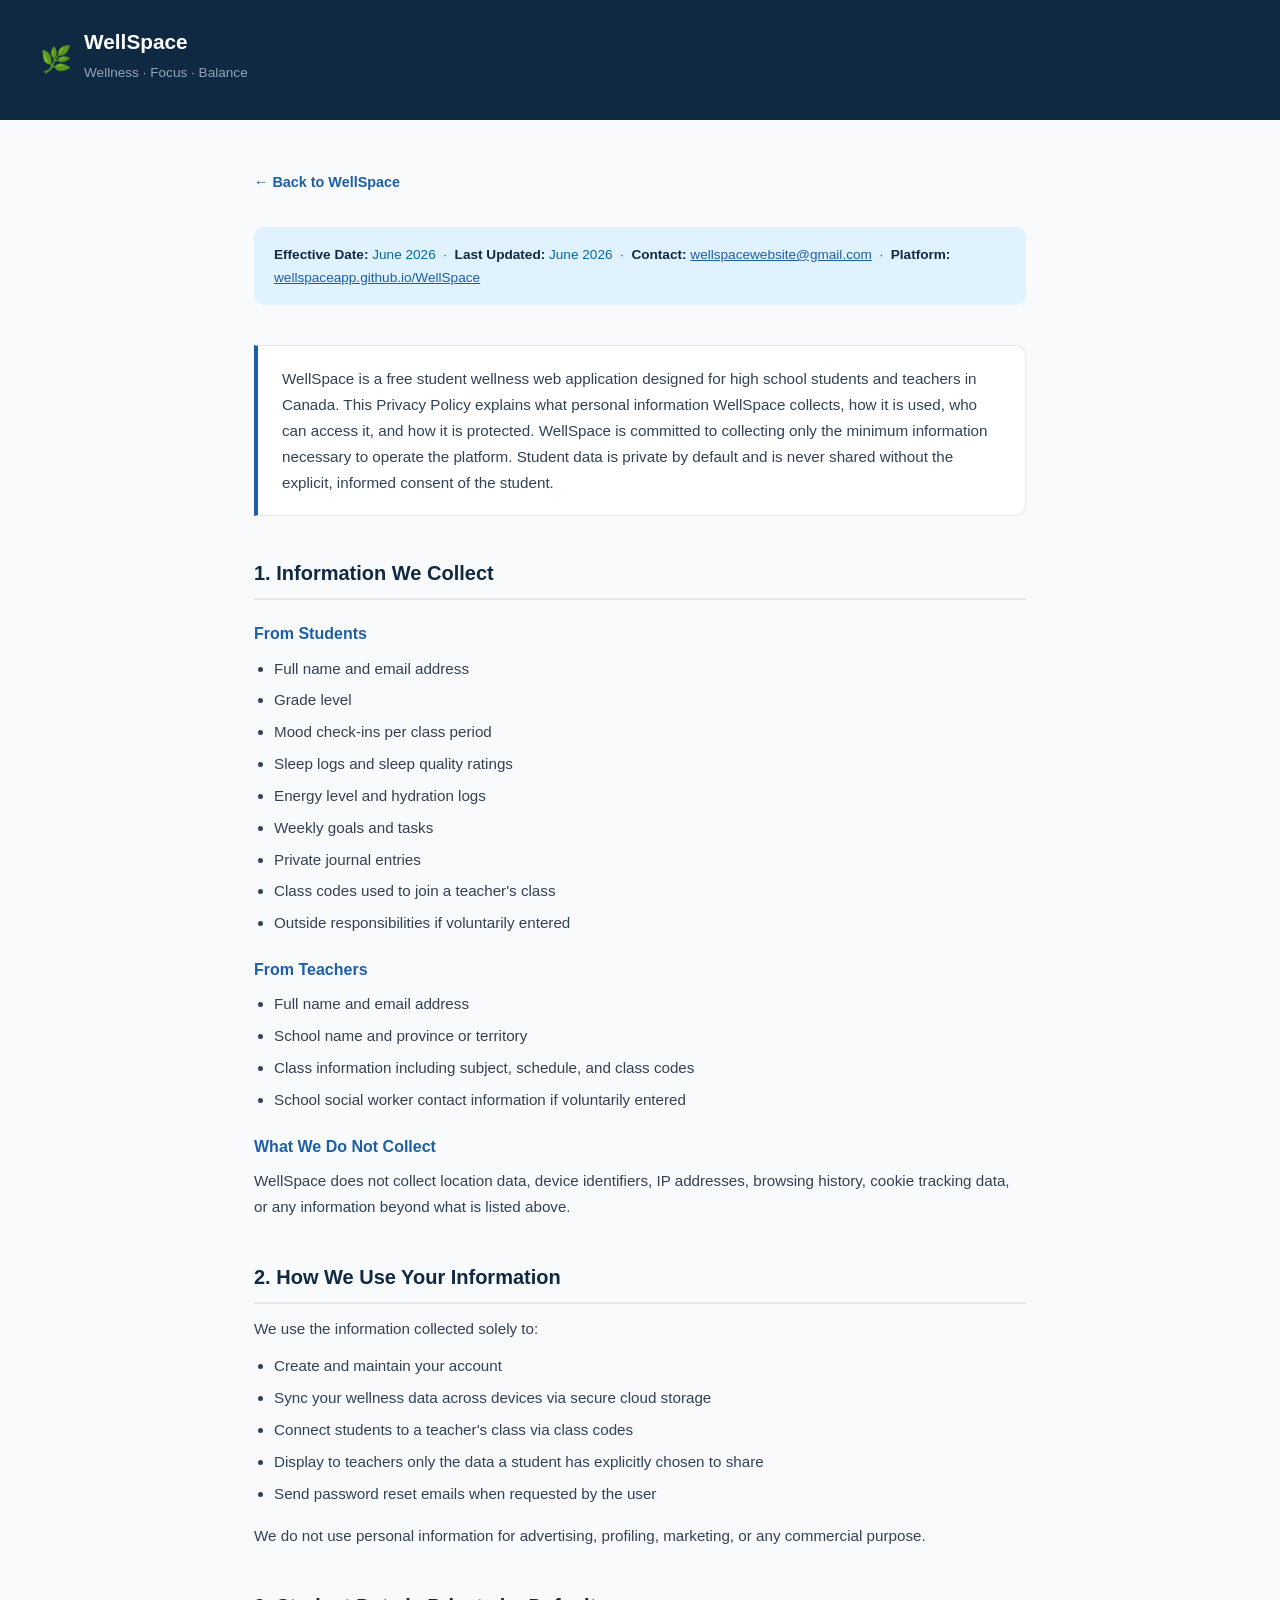
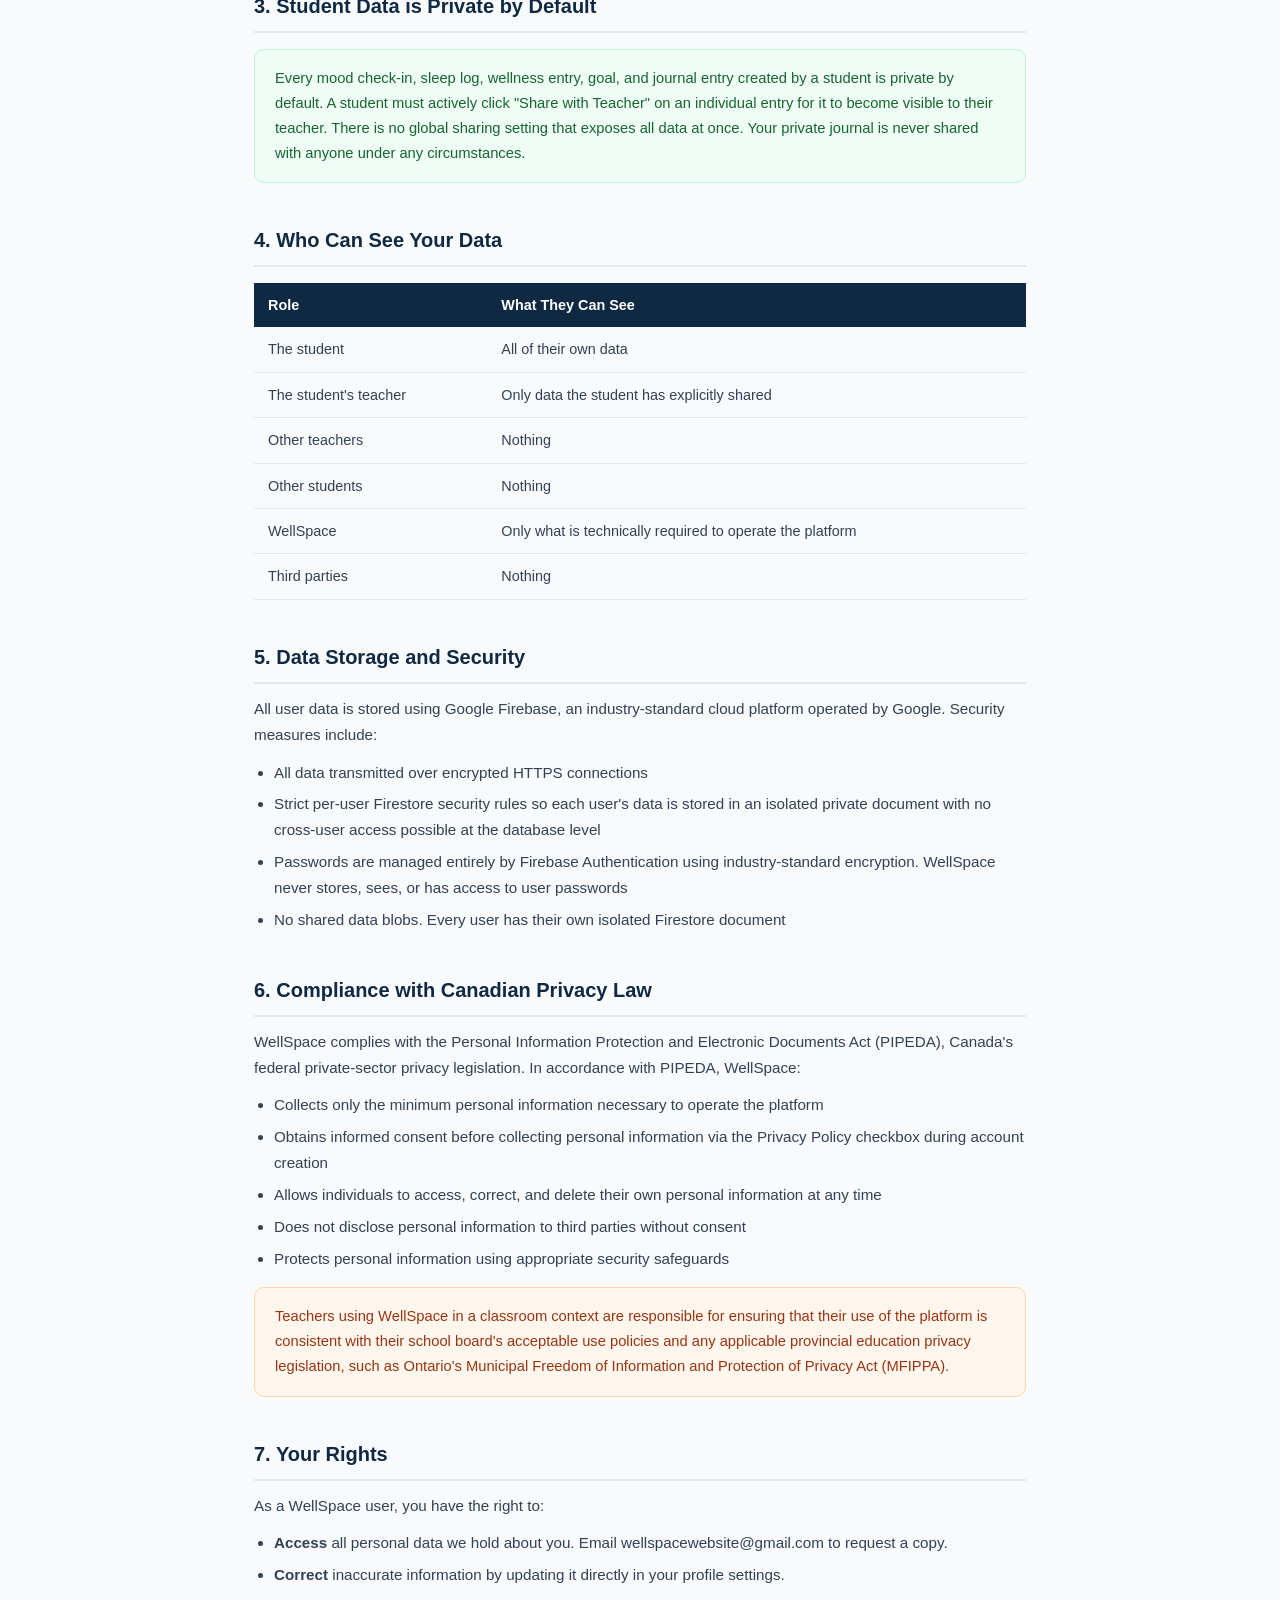
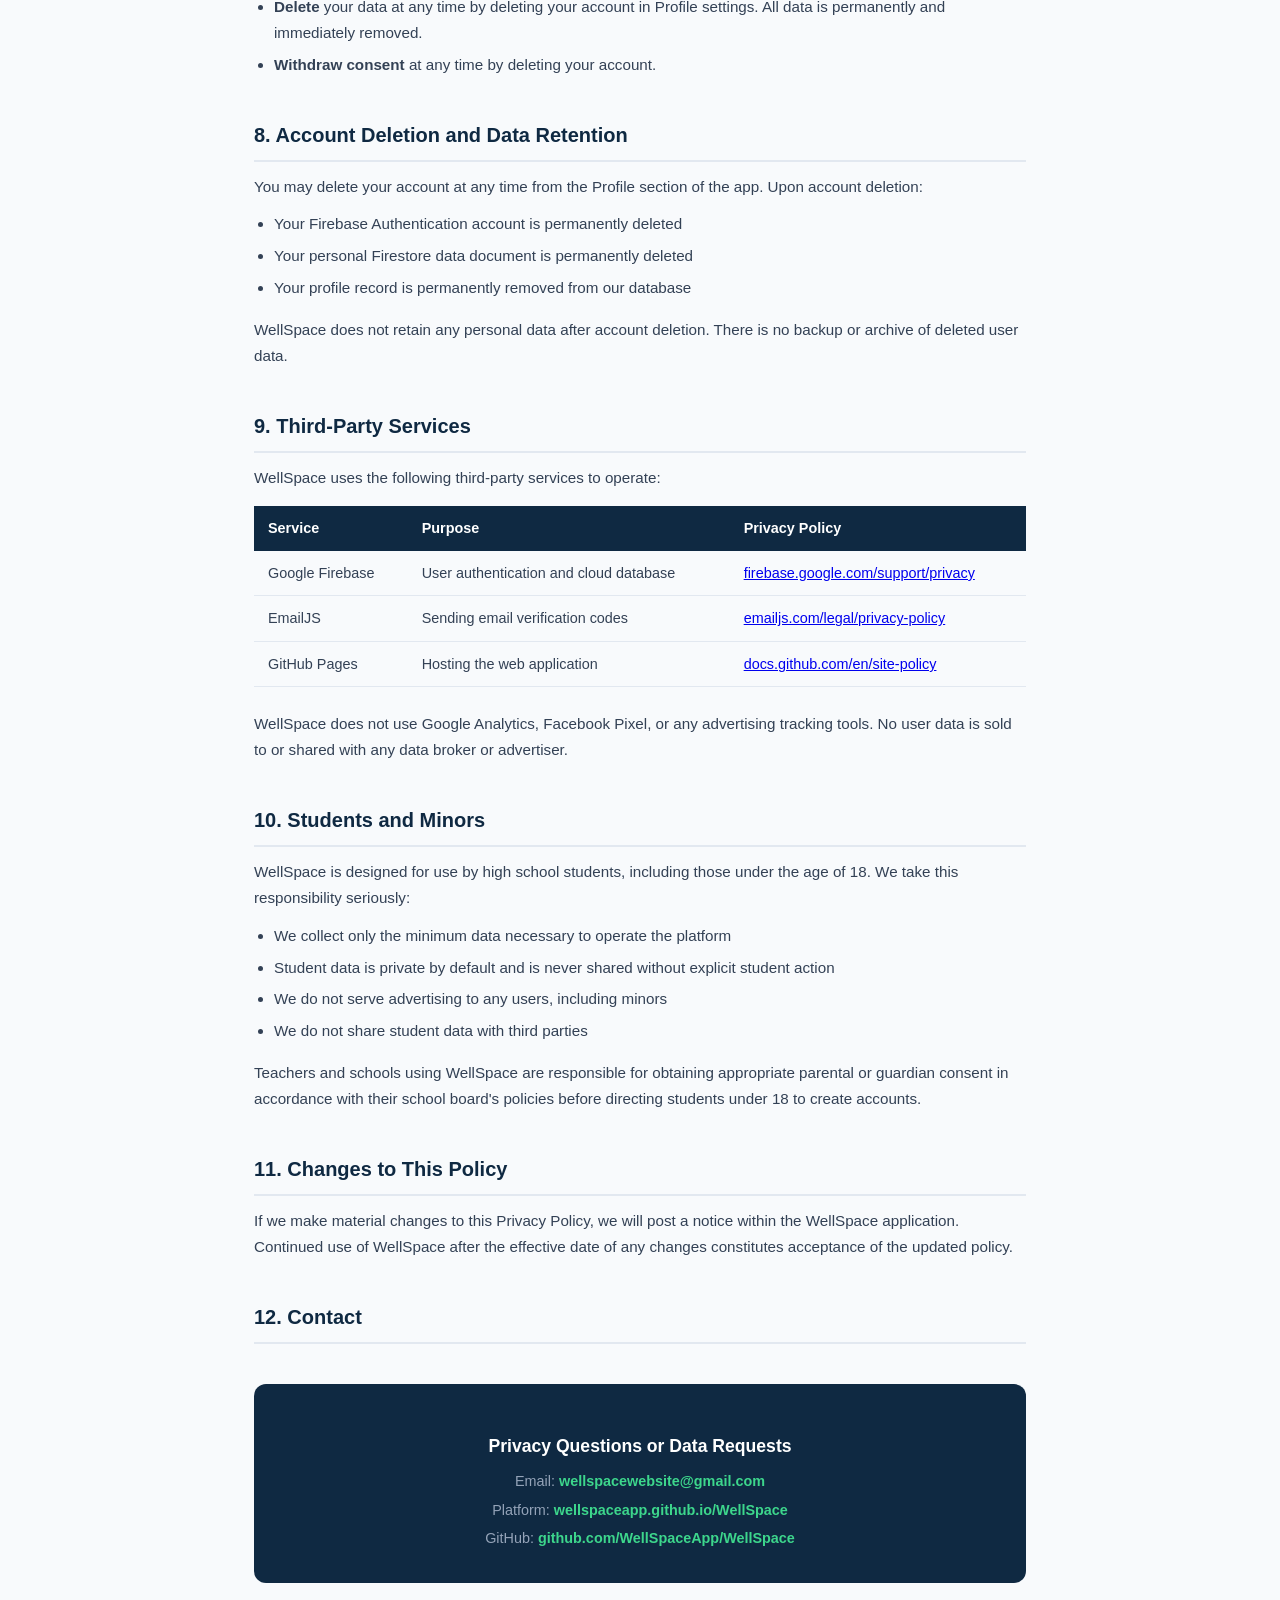
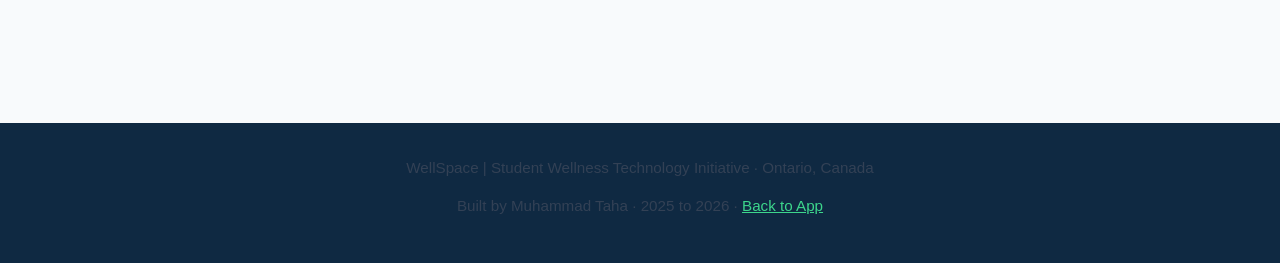
==== privacy.html @ 5fd9cb3f "Create privacy.html" ====
<!DOCTYPE html>
<html lang="en">
<head>
  <meta charset="UTF-8"/>
  <meta name="viewport" content="width=device-width, initial-scale=1.0"/>
  <title>Privacy Policy | WellSpace</title>
  <style>
    * { margin: 0; padding: 0; box-sizing: border-box; }
    body {
      font-family: -apple-system, BlinkMacSystemFont, 'Segoe UI', sans-serif;
      background: #f8fafc;
      color: #1e293b;
      line-height: 1.7;
    }
    header {
      background: #0f2942;
      padding: 24px 40px;
      display: flex;
      align-items: center;
      gap: 12px;
    }
    header span { font-size: 1.6rem; }
    header h1 { color: #ffffff; font-size: 1.3rem; font-weight: 700; }
    header p { color: #94a3b8; font-size: .85rem; margin-top: 2px; }
    .container {
      max-width: 820px;
      margin: 0 auto;
      padding: 48px 24px 80px;
    }
    .meta {
      background: #e0f2fe;
      border-radius: 10px;
      padding: 16px 20px;
      margin-bottom: 40px;
      font-size: .85rem;
      color: #0369a1;
    }
    .meta strong { color: #0f2942; }
    .meta a { color: #1d5fa6; }
    .overview {
      background: #ffffff;
      border: 1px solid #e2e8f0;
      border-left: 4px solid #1d5fa6;
      border-radius: 0 10px 10px 0;
      padding: 20px 24px;
      margin-bottom: 40px;
      font-size: .95rem;
      color: #334155;
    }
    h2 {
      font-size: 1.25rem;
      color: #0f2942;
      margin: 40px 0 12px;
      padding-bottom: 8px;
      border-bottom: 2px solid #e2e8f0;
    }
    h3 {
      font-size: 1rem;
      color: #1d5fa6;
      margin: 20px 0 8px;
    }
    p { margin-bottom: 12px; font-size: .95rem; color: #334155; }
    ul { margin: 8px 0 16px 20px; }
    li { margin-bottom: 6px; font-size: .95rem; color: #334155; }
    table {
      width: 100%;
      border-collapse: collapse;
      margin: 16px 0 24px;
      font-size: .9rem;
    }
    th {
      background: #0f2942;
      color: #ffffff;
      padding: 10px 14px;
      text-align: left;
      font-weight: 600;
    }
    td {
      padding: 10px 14px;
      border-bottom: 1px solid #e2e8f0;
      color: #334155;
    }
    tr:nth-child(even) td { background: #f8fafc; }
    .highlight {
      background: #f0fdf4;
      border: 1px solid #bbf7d0;
      border-radius: 10px;
      padding: 16px 20px;
      margin: 16px 0;
    }
    .highlight p { margin: 0; color: #166534; font-size: .92rem; }
    .warning {
      background: #fff7ed;
      border: 1px solid #fed7aa;
      border-radius: 10px;
      padding: 16px 20px;
      margin: 16px 0;
    }
    .warning p { margin: 0; color: #9a3412; font-size: .92rem; }
    .contact-box {
      background: #0f2942;
      border-radius: 12px;
      padding: 28px 32px;
      margin-top: 40px;
      text-align: center;
    }
    .contact-box h3 { color: #ffffff; font-size: 1.1rem; margin-bottom: 8px; }
    .contact-box p { color: #94a3b8; font-size: .9rem; margin-bottom: 4px; }
    .contact-box a { color: #3dd68c; text-decoration: none; font-weight: 600; }
    footer {
      text-align: center;
      padding: 32px 24px;
      background: #0f2942;
      color: #ffffff;
      font-size: .82rem;
      margin-top: 60px;
    }
    footer a { color: #3dd68c; }
    .back-btn {
      display: inline-block;
      margin-bottom: 32px;
      color: #1d5fa6;
      font-size: .9rem;
      text-decoration: none;
      font-weight: 600;
    }
    .back-btn:hover { text-decoration: underline; }
    @media (max-width: 600px) {
      header { padding: 20px; }
      .container { padding: 32px 16px 60px; }
      th, td { padding: 8px 10px; }
    }
  </style>
</head>
<body>

<header>
  <span>🌿</span>
  <div>
    <h1>WellSpace</h1>
    <p>Wellness · Focus · Balance</p>
  </div>
</header>

<div class="container">

  <a class="back-btn" href="./index.html">← Back to WellSpace</a>

  <div class="meta">
    <strong>Effective Date:</strong> June 2026 &nbsp;·&nbsp;
    <strong>Last Updated:</strong> June 2026 &nbsp;·&nbsp;
    <strong>Contact:</strong> <a href="mailto:wellspacewebsite@gmail.com">wellspacewebsite@gmail.com</a> &nbsp;·&nbsp;
    <strong>Platform:</strong> <a href="https://wellspaceapp.github.io/WellSpace" target="_blank">wellspaceapp.github.io/WellSpace</a>
  </div>

  <div class="overview">
    WellSpace is a free student wellness web application designed for high school students and teachers in Canada. This Privacy Policy explains what personal information WellSpace collects, how it is used, who can access it, and how it is protected. WellSpace is committed to collecting only the minimum information necessary to operate the platform. Student data is private by default and is never shared without the explicit, informed consent of the student.
  </div>

  <h2>1. Information We Collect</h2>

  <h3>From Students</h3>
  <ul>
    <li>Full name and email address</li>
    <li>Grade level</li>
    <li>Mood check-ins per class period</li>
    <li>Sleep logs and sleep quality ratings</li>
    <li>Energy level and hydration logs</li>
    <li>Weekly goals and tasks</li>
    <li>Private journal entries</li>
    <li>Class codes used to join a teacher's class</li>
    <li>Outside responsibilities if voluntarily entered</li>
  </ul>

  <h3>From Teachers</h3>
  <ul>
    <li>Full name and email address</li>
    <li>School name and province or territory</li>
    <li>Class information including subject, schedule, and class codes</li>
    <li>School social worker contact information if voluntarily entered</li>
  </ul>

  <h3>What We Do Not Collect</h3>
  <p>WellSpace does not collect location data, device identifiers, IP addresses, browsing history, cookie tracking data, or any information beyond what is listed above.</p>

  <h2>2. How We Use Your Information</h2>
  <p>We use the information collected solely to:</p>
  <ul>
    <li>Create and maintain your account</li>
    <li>Sync your wellness data across devices via secure cloud storage</li>
    <li>Connect students to a teacher's class via class codes</li>
    <li>Display to teachers only the data a student has explicitly chosen to share</li>
    <li>Send password reset emails when requested by the user</li>
  </ul>
  <p>We do not use personal information for advertising, profiling, marketing, or any commercial purpose.</p>

  <h2>3. Student Data is Private by Default</h2>

  <div class="highlight">
    <p>Every mood check-in, sleep log, wellness entry, goal, and journal entry created by a student is private by default. A student must actively click "Share with Teacher" on an individual entry for it to become visible to their teacher. There is no global sharing setting that exposes all data at once. Your private journal is never shared with anyone under any circumstances.</p>
  </div>

  <h2>4. Who Can See Your Data</h2>

  <table>
    <thead>
      <tr><th>Role</th><th>What They Can See</th></tr>
    </thead>
    <tbody>
      <tr><td>The student</td><td>All of their own data</td></tr>
      <tr><td>The student's teacher</td><td>Only data the student has explicitly shared</td></tr>
      <tr><td>Other teachers</td><td>Nothing</td></tr>
      <tr><td>Other students</td><td>Nothing</td></tr>
      <tr><td>WellSpace</td><td>Only what is technically required to operate the platform</td></tr>
      <tr><td>Third parties</td><td>Nothing</td></tr>
    </tbody>
  </table>

  <h2>5. Data Storage and Security</h2>
  <p>All user data is stored using Google Firebase, an industry-standard cloud platform operated by Google. Security measures include:</p>
  <ul>
    <li>All data transmitted over encrypted HTTPS connections</li>
    <li>Strict per-user Firestore security rules so each user's data is stored in an isolated private document with no cross-user access possible at the database level</li>
    <li>Passwords are managed entirely by Firebase Authentication using industry-standard encryption. WellSpace never stores, sees, or has access to user passwords</li>
    <li>No shared data blobs. Every user has their own isolated Firestore document</li>
  </ul>

  <h2>6. Compliance with Canadian Privacy Law</h2>
  <p>WellSpace complies with the Personal Information Protection and Electronic Documents Act (PIPEDA), Canada's federal private-sector privacy legislation. In accordance with PIPEDA, WellSpace:</p>
  <ul>
    <li>Collects only the minimum personal information necessary to operate the platform</li>
    <li>Obtains informed consent before collecting personal information via the Privacy Policy checkbox during account creation</li>
    <li>Allows individuals to access, correct, and delete their own personal information at any time</li>
    <li>Does not disclose personal information to third parties without consent</li>
    <li>Protects personal information using appropriate security safeguards</li>
  </ul>

  <div class="warning">
    <p>Teachers using WellSpace in a classroom context are responsible for ensuring that their use of the platform is consistent with their school board's acceptable use policies and any applicable provincial education privacy legislation, such as Ontario's Municipal Freedom of Information and Protection of Privacy Act (MFIPPA).</p>
  </div>

  <h2>7. Your Rights</h2>
  <p>As a WellSpace user, you have the right to:</p>
  <ul>
    <li><strong>Access</strong> all personal data we hold about you. Email wellspacewebsite@gmail.com to request a copy.</li>
    <li><strong>Correct</strong> inaccurate information by updating it directly in your profile settings.</li>
    <li><strong>Delete</strong> your data at any time by deleting your account in Profile settings. All data is permanently and immediately removed.</li>
    <li><strong>Withdraw consent</strong> at any time by deleting your account.</li>
  </ul>

  <h2>8. Account Deletion and Data Retention</h2>
  <p>You may delete your account at any time from the Profile section of the app. Upon account deletion:</p>
  <ul>
    <li>Your Firebase Authentication account is permanently deleted</li>
    <li>Your personal Firestore data document is permanently deleted</li>
    <li>Your profile record is permanently removed from our database</li>
  </ul>
  <p>WellSpace does not retain any personal data after account deletion. There is no backup or archive of deleted user data.</p>

  <h2>9. Third-Party Services</h2>
  <p>WellSpace uses the following third-party services to operate:</p>

  <table>
    <thead>
      <tr><th>Service</th><th>Purpose</th><th>Privacy Policy</th></tr>
    </thead>
    <tbody>
      <tr><td>Google Firebase</td><td>User authentication and cloud database</td><td><a href="https://firebase.google.com/support/privacy" target="_blank">firebase.google.com/support/privacy</a></td></tr>
      <tr><td>EmailJS</td><td>Sending email verification codes</td><td><a href="https://www.emailjs.com/legal/privacy-policy/" target="_blank">emailjs.com/legal/privacy-policy</a></td></tr>
      <tr><td>GitHub Pages</td><td>Hosting the web application</td><td><a href="https://docs.github.com/en/site-policy/privacy-policies/github-privacy-statement" target="_blank">docs.github.com/en/site-policy</a></td></tr>
    </tbody>
  </table>

  <p>WellSpace does not use Google Analytics, Facebook Pixel, or any advertising tracking tools. No user data is sold to or shared with any data broker or advertiser.</p>

  <h2>10. Students and Minors</h2>
  <p>WellSpace is designed for use by high school students, including those under the age of 18. We take this responsibility seriously:</p>
  <ul>
    <li>We collect only the minimum data necessary to operate the platform</li>
    <li>Student data is private by default and is never shared without explicit student action</li>
    <li>We do not serve advertising to any users, including minors</li>
    <li>We do not share student data with third parties</li>
  </ul>
  <p>Teachers and schools using WellSpace are responsible for obtaining appropriate parental or guardian consent in accordance with their school board's policies before directing students under 18 to create accounts.</p>

  <h2>11. Changes to This Policy</h2>
  <p>If we make material changes to this Privacy Policy, we will post a notice within the WellSpace application. Continued use of WellSpace after the effective date of any changes constitutes acceptance of the updated policy.</p>

  <h2>12. Contact</h2>

  <div class="contact-box">
    <h3>Privacy Questions or Data Requests</h3>
    <p>Email: <a href="mailto:wellspacewebsite@gmail.com">wellspacewebsite@gmail.com</a></p>
    <p>Platform: <a href="https://wellspaceapp.github.io/WellSpace" target="_blank">wellspaceapp.github.io/WellSpace</a></p>
    <p>GitHub: <a href="https://github.com/WellSpaceApp/WellSpace" target="_blank">github.com/WellSpaceApp/WellSpace</a></p>
  </div>

</div>

<footer>
  <p>WellSpace | Student Wellness Technology Initiative · Ontario, Canada</p>
  <p style="margin-top:6px">Built by Muhammad Taha · 2025 to 2026 · <a href="https://wellspaceapp.github.io/WellSpace">Back to App</a></p>
</footer>

</body>
</html>
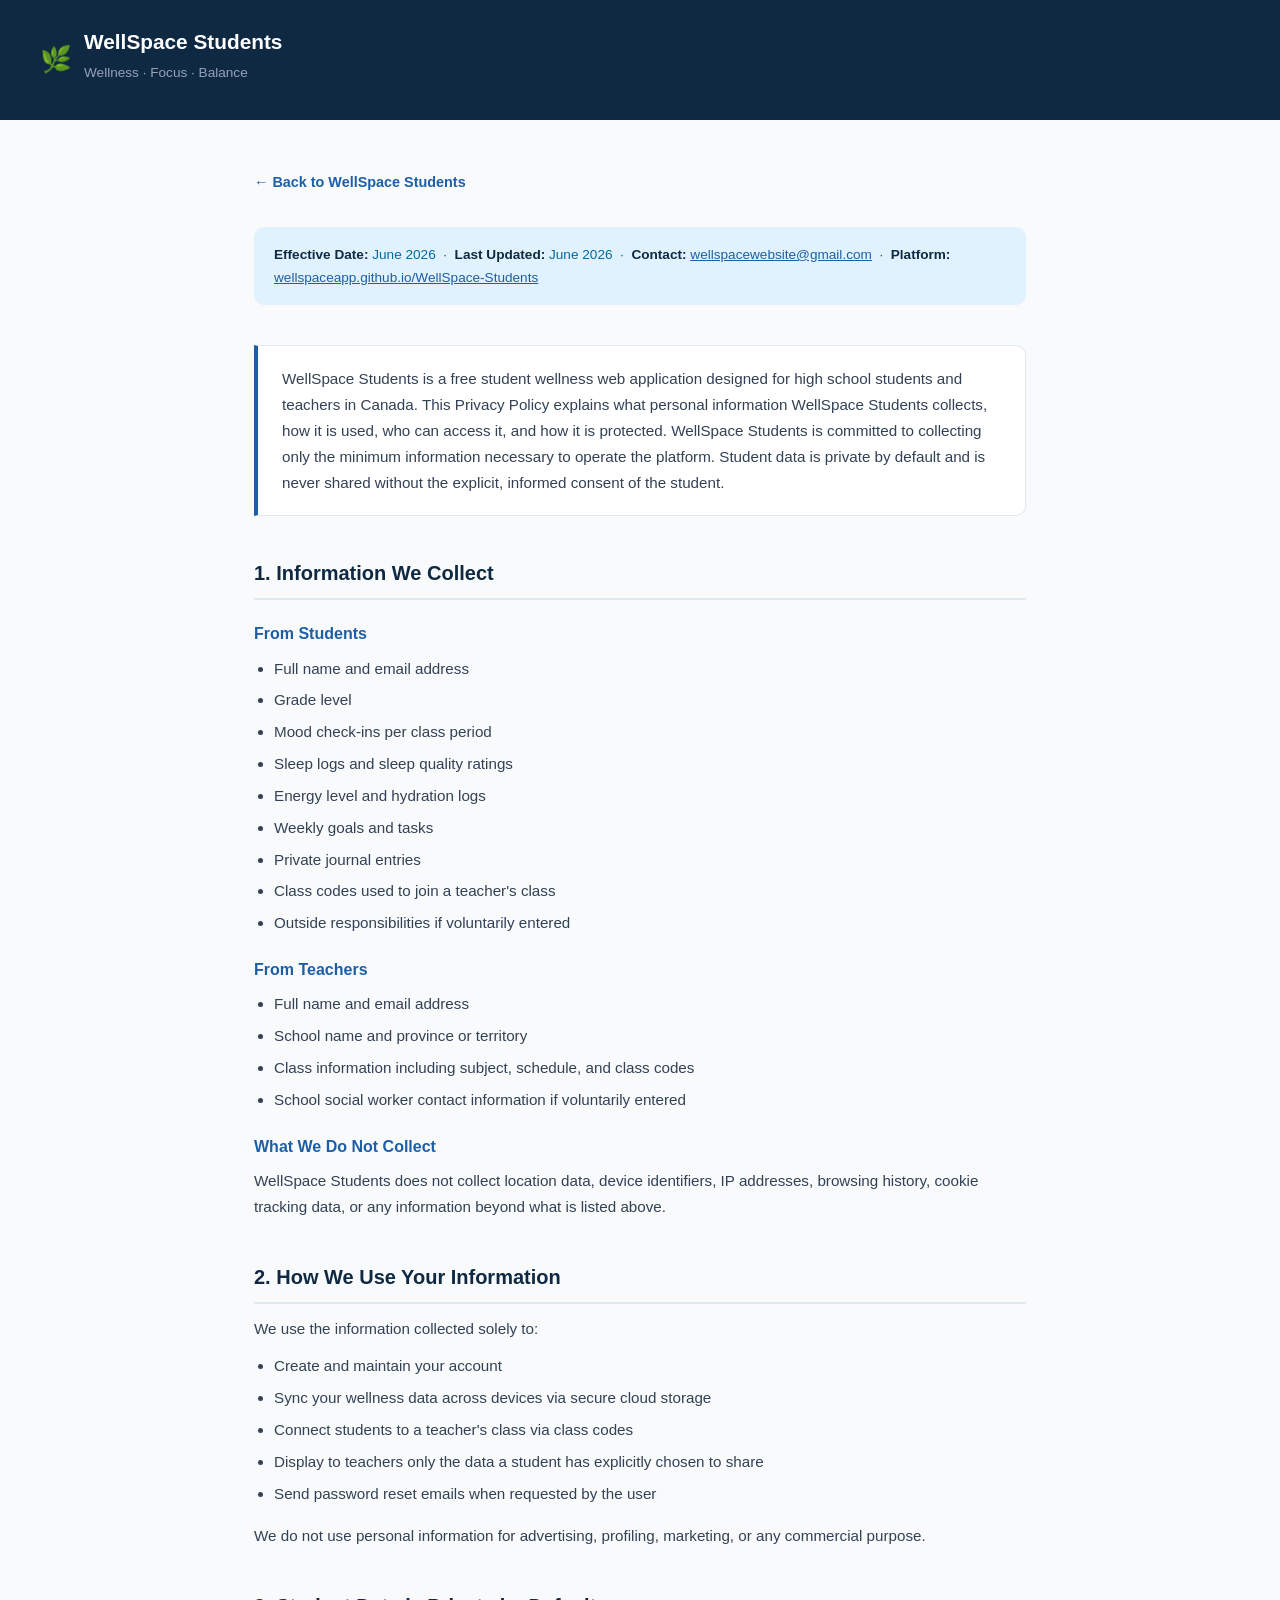
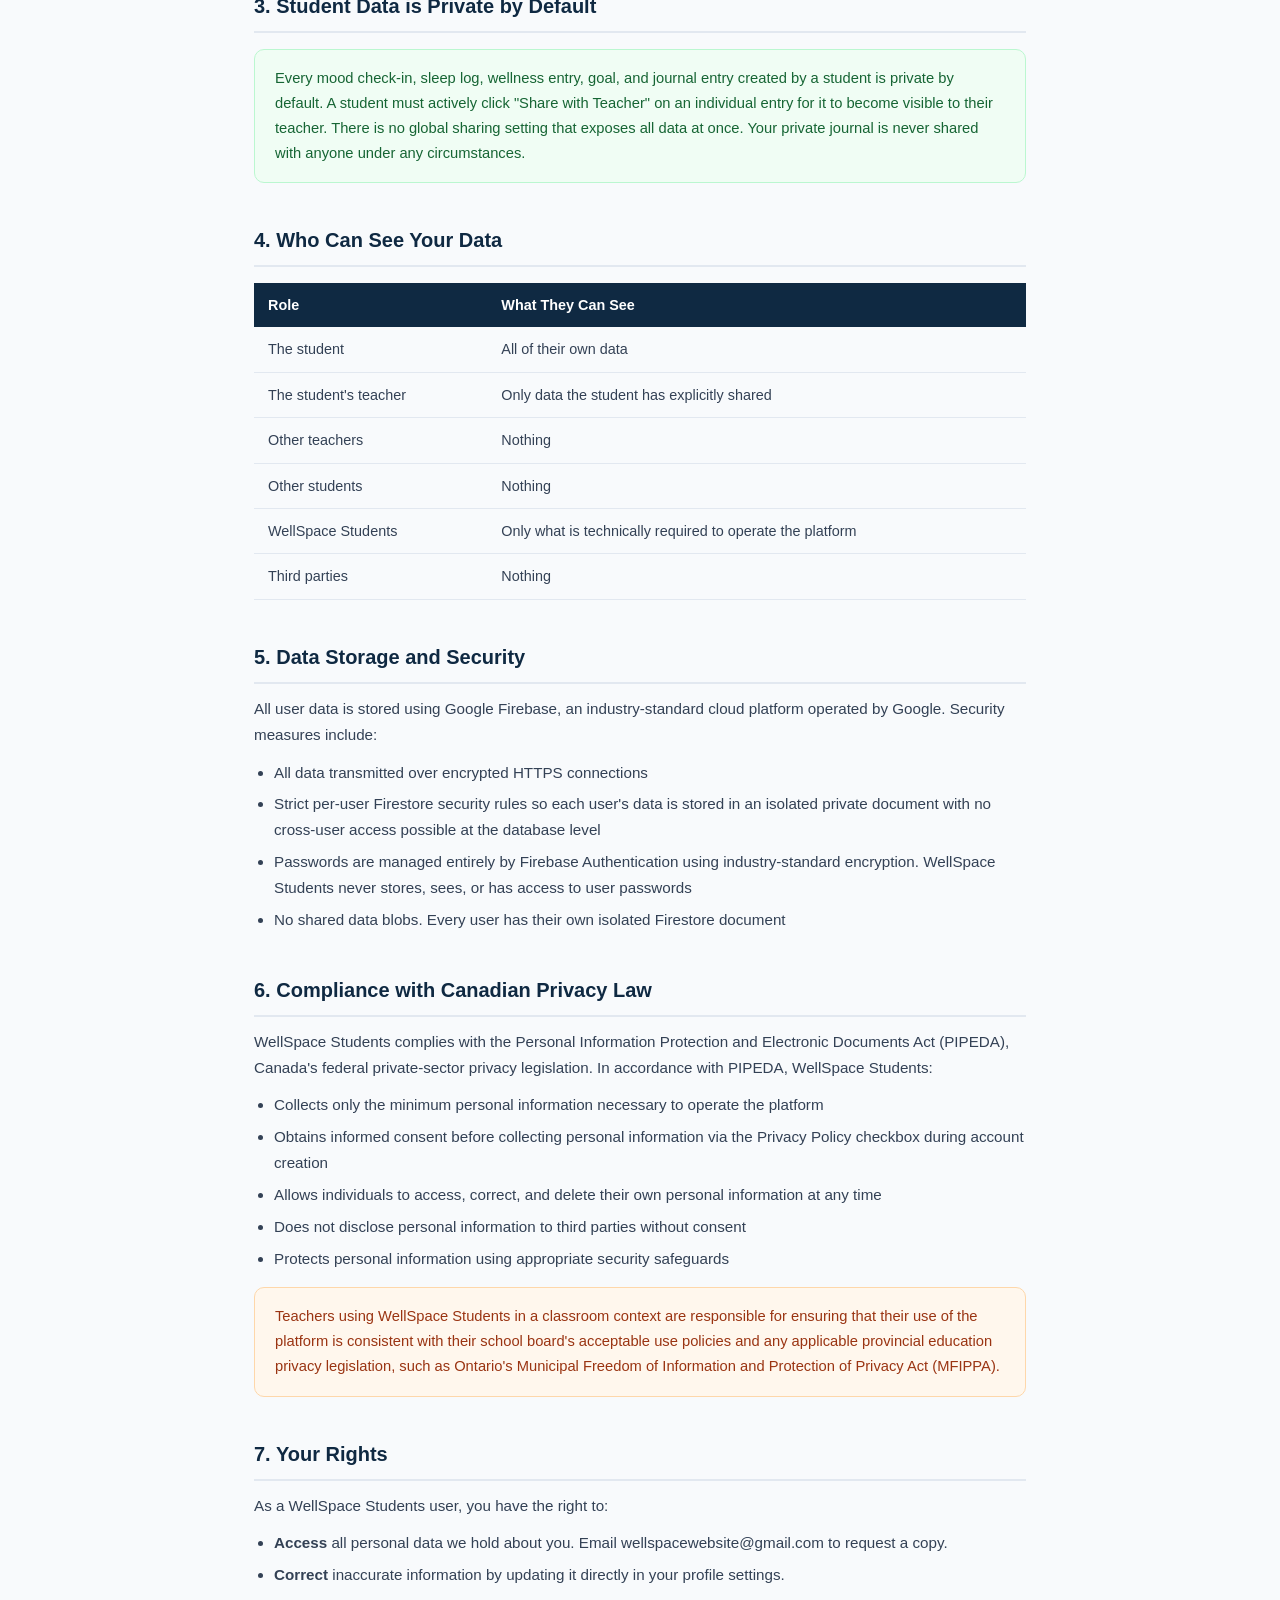
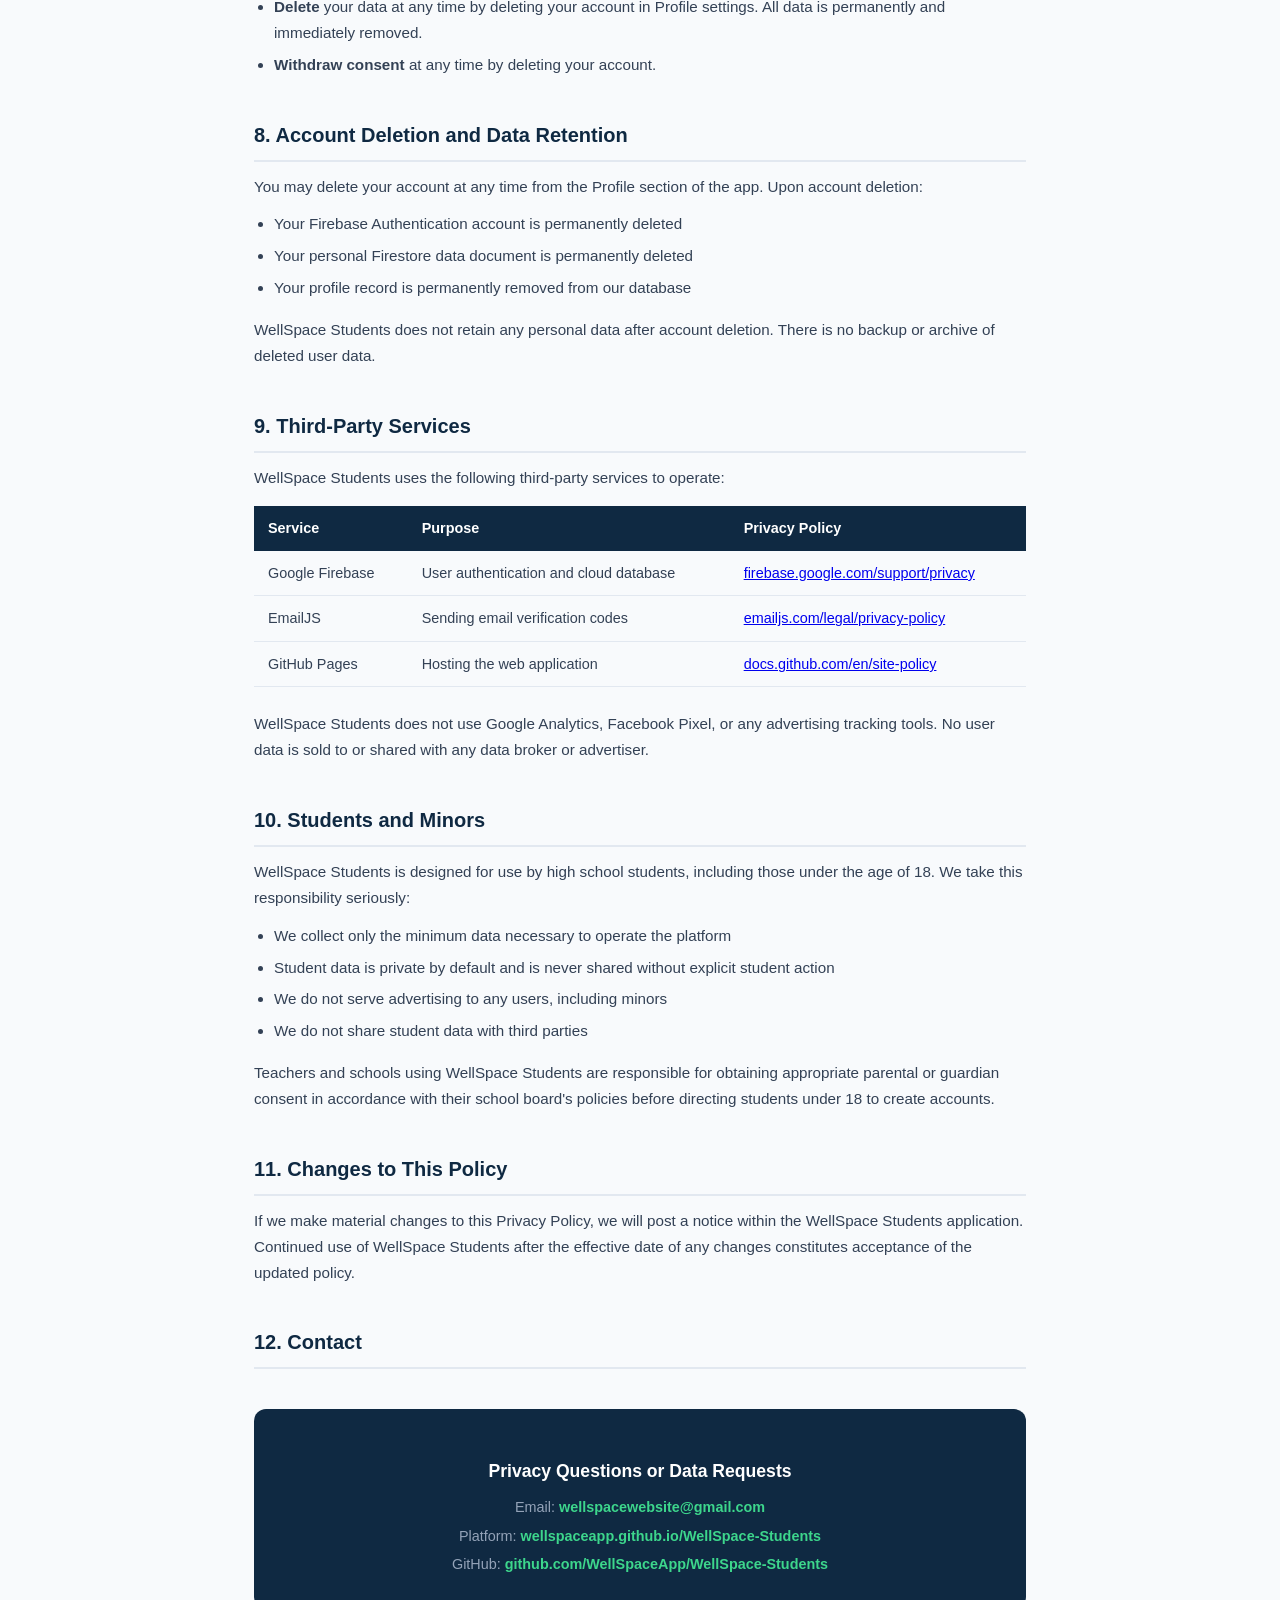
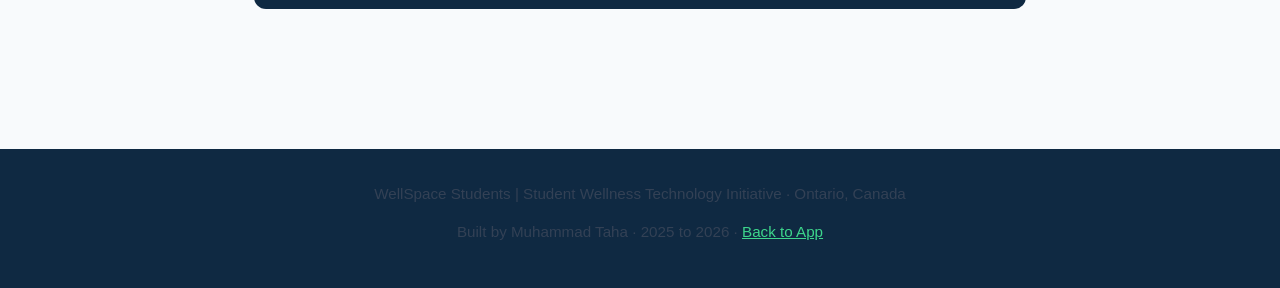
==== commit bb70ca48: "Update Privacy Policy for WellSpace Students" ====
--- a/privacy.html
+++ b/privacy.html
@@ -3,7 +3,7 @@
 <head>
   <meta charset="UTF-8"/>
   <meta name="viewport" content="width=device-width, initial-scale=1.0"/>
-  <title>Privacy Policy | WellSpace</title>
+  <title>Privacy Policy | WellSpace Students</title>
   <style>
     * { margin: 0; padding: 0; box-sizing: border-box; }
     body {
@@ -137,24 +137,24 @@
 <header>
   <span>🌿</span>
   <div>
-    <h1>WellSpace</h1>
+    <h1>WellSpace Students</h1>
     <p>Wellness · Focus · Balance</p>
   </div>
 </header>
 
 <div class="container">
 
-  <a class="back-btn" href="./index.html">← Back to WellSpace</a>
+  <a class="back-btn" href="./index.html">← Back to WellSpace Students</a>
 
   <div class="meta">
     <strong>Effective Date:</strong> June 2026 &nbsp;·&nbsp;
     <strong>Last Updated:</strong> June 2026 &nbsp;·&nbsp;
     <strong>Contact:</strong> <a href="mailto:wellspacewebsite@gmail.com">wellspacewebsite@gmail.com</a> &nbsp;·&nbsp;
-    <strong>Platform:</strong> <a href="https://wellspaceapp.github.io/WellSpace" target="_blank">wellspaceapp.github.io/WellSpace</a>
+    <strong>Platform:</strong> <a href="https://wellspaceapp.github.io/WellSpace-Students" target="_blank">wellspaceapp.github.io/WellSpace-Students</a>
   </div>
 
   <div class="overview">
-    WellSpace is a free student wellness web application designed for high school students and teachers in Canada. This Privacy Policy explains what personal information WellSpace collects, how it is used, who can access it, and how it is protected. WellSpace is committed to collecting only the minimum information necessary to operate the platform. Student data is private by default and is never shared without the explicit, informed consent of the student.
+    WellSpace Students is a free student wellness web application designed for high school students and teachers in Canada. This Privacy Policy explains what personal information WellSpace Students collects, how it is used, who can access it, and how it is protected. WellSpace Students is committed to collecting only the minimum information necessary to operate the platform. Student data is private by default and is never shared without the explicit, informed consent of the student.
   </div>
 
   <h2>1. Information We Collect</h2>
@@ -181,7 +181,7 @@
   </ul>
 
   <h3>What We Do Not Collect</h3>
-  <p>WellSpace does not collect location data, device identifiers, IP addresses, browsing history, cookie tracking data, or any information beyond what is listed above.</p>
+  <p>WellSpace Students does not collect location data, device identifiers, IP addresses, browsing history, cookie tracking data, or any information beyond what is listed above.</p>
 
   <h2>2. How We Use Your Information</h2>
   <p>We use the information collected solely to:</p>
@@ -211,7 +211,7 @@
       <tr><td>The student's teacher</td><td>Only data the student has explicitly shared</td></tr>
       <tr><td>Other teachers</td><td>Nothing</td></tr>
       <tr><td>Other students</td><td>Nothing</td></tr>
-      <tr><td>WellSpace</td><td>Only what is technically required to operate the platform</td></tr>
+      <tr><td>WellSpace Students</td><td>Only what is technically required to operate the platform</td></tr>
       <tr><td>Third parties</td><td>Nothing</td></tr>
     </tbody>
   </table>
@@ -221,12 +221,12 @@
   <ul>
     <li>All data transmitted over encrypted HTTPS connections</li>
     <li>Strict per-user Firestore security rules so each user's data is stored in an isolated private document with no cross-user access possible at the database level</li>
-    <li>Passwords are managed entirely by Firebase Authentication using industry-standard encryption. WellSpace never stores, sees, or has access to user passwords</li>
+    <li>Passwords are managed entirely by Firebase Authentication using industry-standard encryption. WellSpace Students never stores, sees, or has access to user passwords</li>
     <li>No shared data blobs. Every user has their own isolated Firestore document</li>
   </ul>
 
   <h2>6. Compliance with Canadian Privacy Law</h2>
-  <p>WellSpace complies with the Personal Information Protection and Electronic Documents Act (PIPEDA), Canada's federal private-sector privacy legislation. In accordance with PIPEDA, WellSpace:</p>
+  <p>WellSpace Students complies with the Personal Information Protection and Electronic Documents Act (PIPEDA), Canada's federal private-sector privacy legislation. In accordance with PIPEDA, WellSpace Students:</p>
   <ul>
     <li>Collects only the minimum personal information necessary to operate the platform</li>
     <li>Obtains informed consent before collecting personal information via the Privacy Policy checkbox during account creation</li>
@@ -236,11 +236,11 @@
   </ul>
 
   <div class="warning">
-    <p>Teachers using WellSpace in a classroom context are responsible for ensuring that their use of the platform is consistent with their school board's acceptable use policies and any applicable provincial education privacy legislation, such as Ontario's Municipal Freedom of Information and Protection of Privacy Act (MFIPPA).</p>
+    <p>Teachers using WellSpace Students in a classroom context are responsible for ensuring that their use of the platform is consistent with their school board's acceptable use policies and any applicable provincial education privacy legislation, such as Ontario's Municipal Freedom of Information and Protection of Privacy Act (MFIPPA).</p>
   </div>
 
   <h2>7. Your Rights</h2>
-  <p>As a WellSpace user, you have the right to:</p>
+  <p>As a WellSpace Students user, you have the right to:</p>
   <ul>
     <li><strong>Access</strong> all personal data we hold about you. Email wellspacewebsite@gmail.com to request a copy.</li>
     <li><strong>Correct</strong> inaccurate information by updating it directly in your profile settings.</li>
@@ -255,10 +255,10 @@
     <li>Your personal Firestore data document is permanently deleted</li>
     <li>Your profile record is permanently removed from our database</li>
   </ul>
-  <p>WellSpace does not retain any personal data after account deletion. There is no backup or archive of deleted user data.</p>
+  <p>WellSpace Students does not retain any personal data after account deletion. There is no backup or archive of deleted user data.</p>
 
   <h2>9. Third-Party Services</h2>
-  <p>WellSpace uses the following third-party services to operate:</p>
+  <p>WellSpace Students uses the following third-party services to operate:</p>
 
   <table>
     <thead>
@@ -271,35 +271,35 @@
     </tbody>
   </table>
 
-  <p>WellSpace does not use Google Analytics, Facebook Pixel, or any advertising tracking tools. No user data is sold to or shared with any data broker or advertiser.</p>
+  <p>WellSpace Students does not use Google Analytics, Facebook Pixel, or any advertising tracking tools. No user data is sold to or shared with any data broker or advertiser.</p>
 
   <h2>10. Students and Minors</h2>
-  <p>WellSpace is designed for use by high school students, including those under the age of 18. We take this responsibility seriously:</p>
+  <p>WellSpace Students is designed for use by high school students, including those under the age of 18. We take this responsibility seriously:</p>
   <ul>
     <li>We collect only the minimum data necessary to operate the platform</li>
     <li>Student data is private by default and is never shared without explicit student action</li>
     <li>We do not serve advertising to any users, including minors</li>
     <li>We do not share student data with third parties</li>
   </ul>
-  <p>Teachers and schools using WellSpace are responsible for obtaining appropriate parental or guardian consent in accordance with their school board's policies before directing students under 18 to create accounts.</p>
+  <p>Teachers and schools using WellSpace Students are responsible for obtaining appropriate parental or guardian consent in accordance with their school board's policies before directing students under 18 to create accounts.</p>
 
   <h2>11. Changes to This Policy</h2>
-  <p>If we make material changes to this Privacy Policy, we will post a notice within the WellSpace application. Continued use of WellSpace after the effective date of any changes constitutes acceptance of the updated policy.</p>
+  <p>If we make material changes to this Privacy Policy, we will post a notice within the WellSpace Students application. Continued use of WellSpace Students after the effective date of any changes constitutes acceptance of the updated policy.</p>
 
   <h2>12. Contact</h2>
 
   <div class="contact-box">
     <h3>Privacy Questions or Data Requests</h3>
     <p>Email: <a href="mailto:wellspacewebsite@gmail.com">wellspacewebsite@gmail.com</a></p>
-    <p>Platform: <a href="https://wellspaceapp.github.io/WellSpace" target="_blank">wellspaceapp.github.io/WellSpace</a></p>
-    <p>GitHub: <a href="https://github.com/WellSpaceApp/WellSpace" target="_blank">github.com/WellSpaceApp/WellSpace</a></p>
+    <p>Platform: <a href="https://wellspaceapp.github.io/WellSpace-Students" target="_blank">wellspaceapp.github.io/WellSpace-Students</a></p>
+    <p>GitHub: <a href="https://github.com/WellSpaceApp/WellSpace-Students" target="_blank">github.com/WellSpaceApp/WellSpace-Students</a></p>
   </div>
 
 </div>
 
 <footer>
-  <p>WellSpace | Student Wellness Technology Initiative · Ontario, Canada</p>
-  <p style="margin-top:6px">Built by Muhammad Taha · 2025 to 2026 · <a href="https://wellspaceapp.github.io/WellSpace">Back to App</a></p>
+  <p>WellSpace Students | Student Wellness Technology Initiative · Ontario, Canada</p>
+  <p style="margin-top:6px">Built by Muhammad Taha · 2025 to 2026 · <a href="https://wellspaceapp.github.io/WellSpace-Students">Back to App</a></p>
 </footer>
 
 </body>
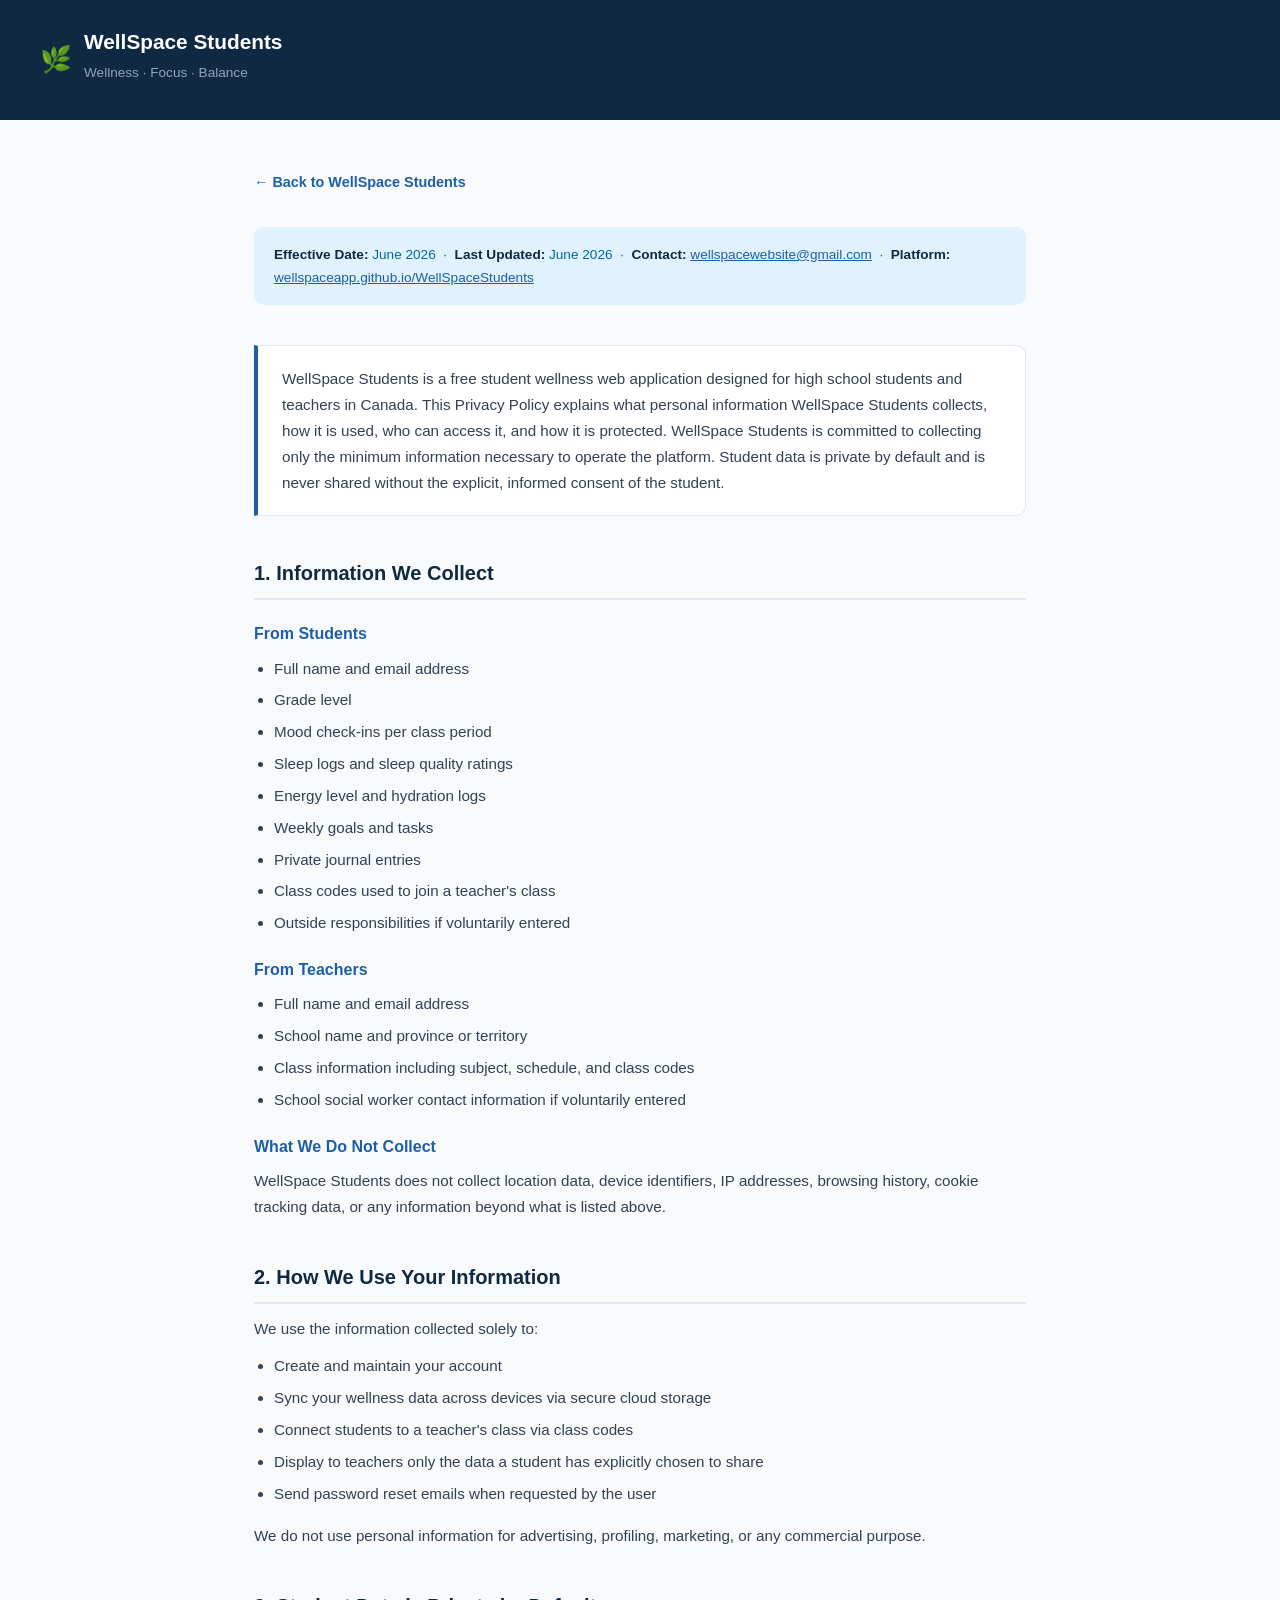
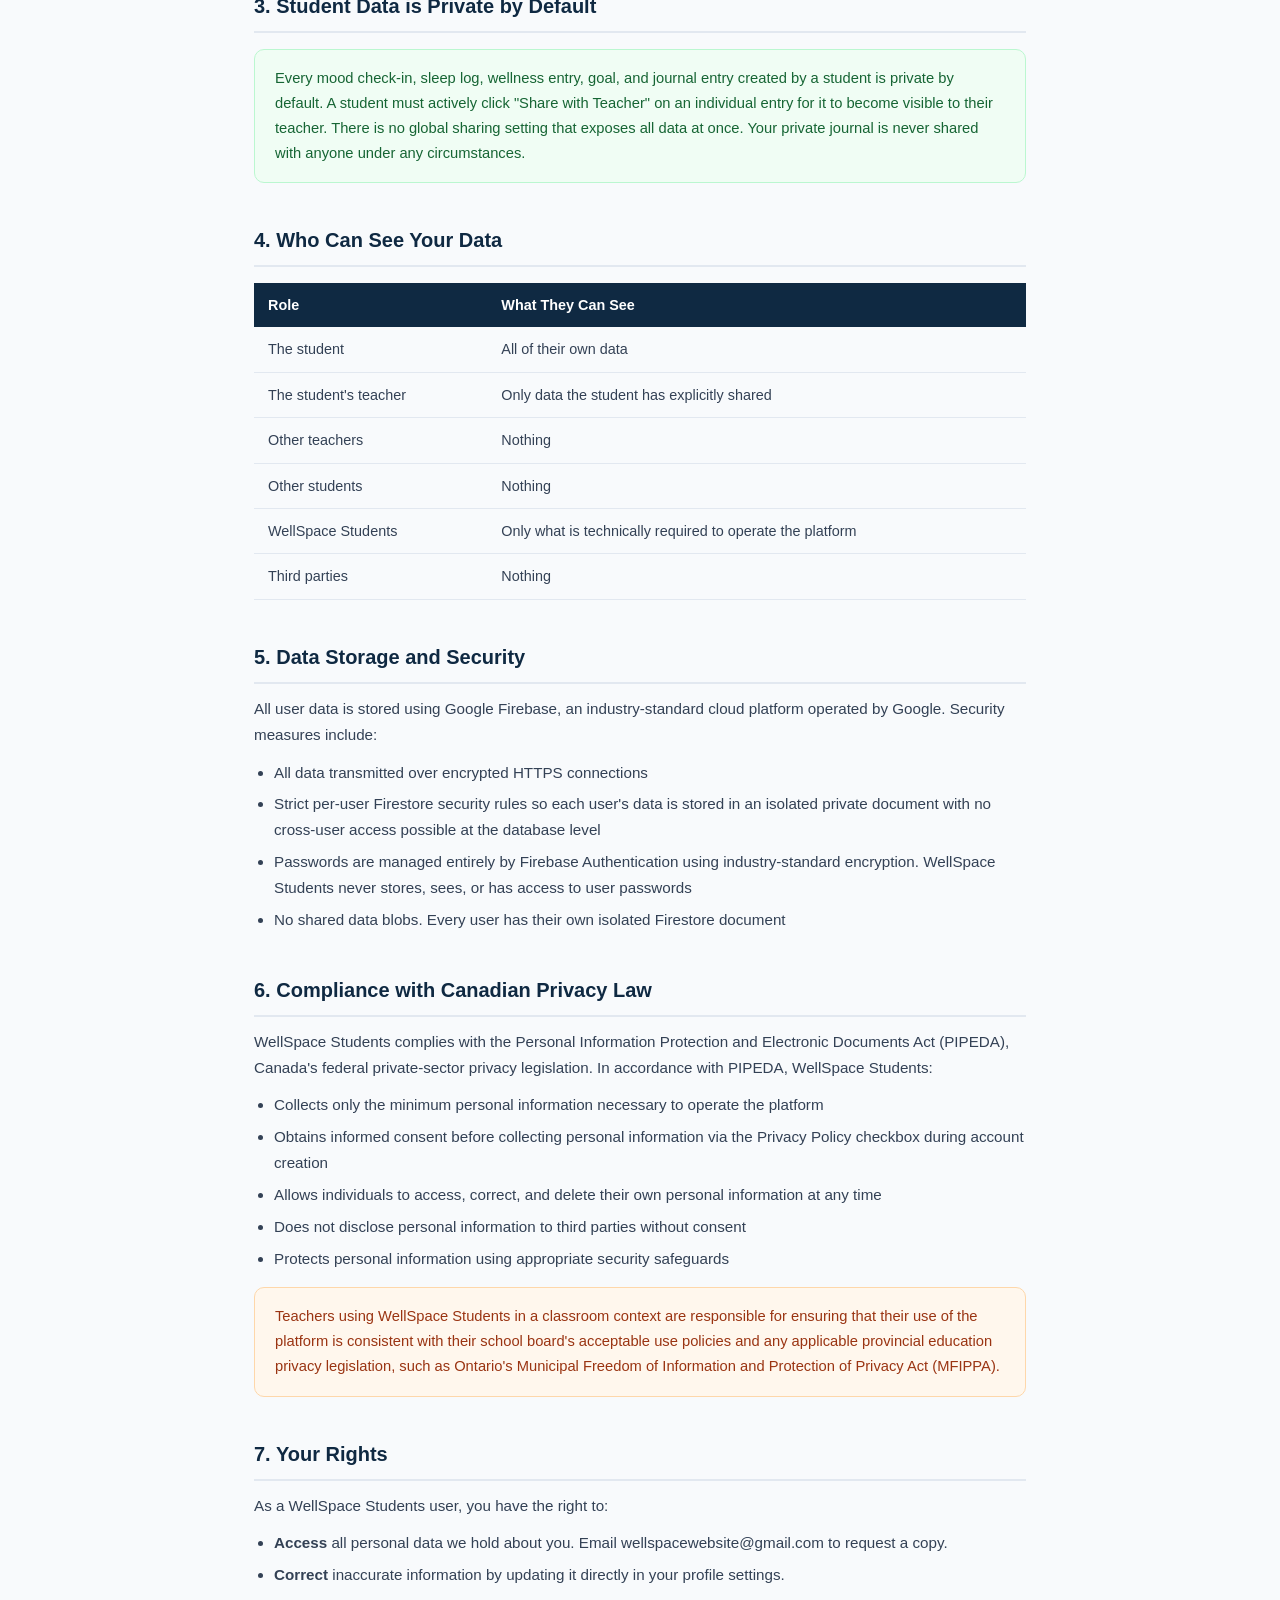
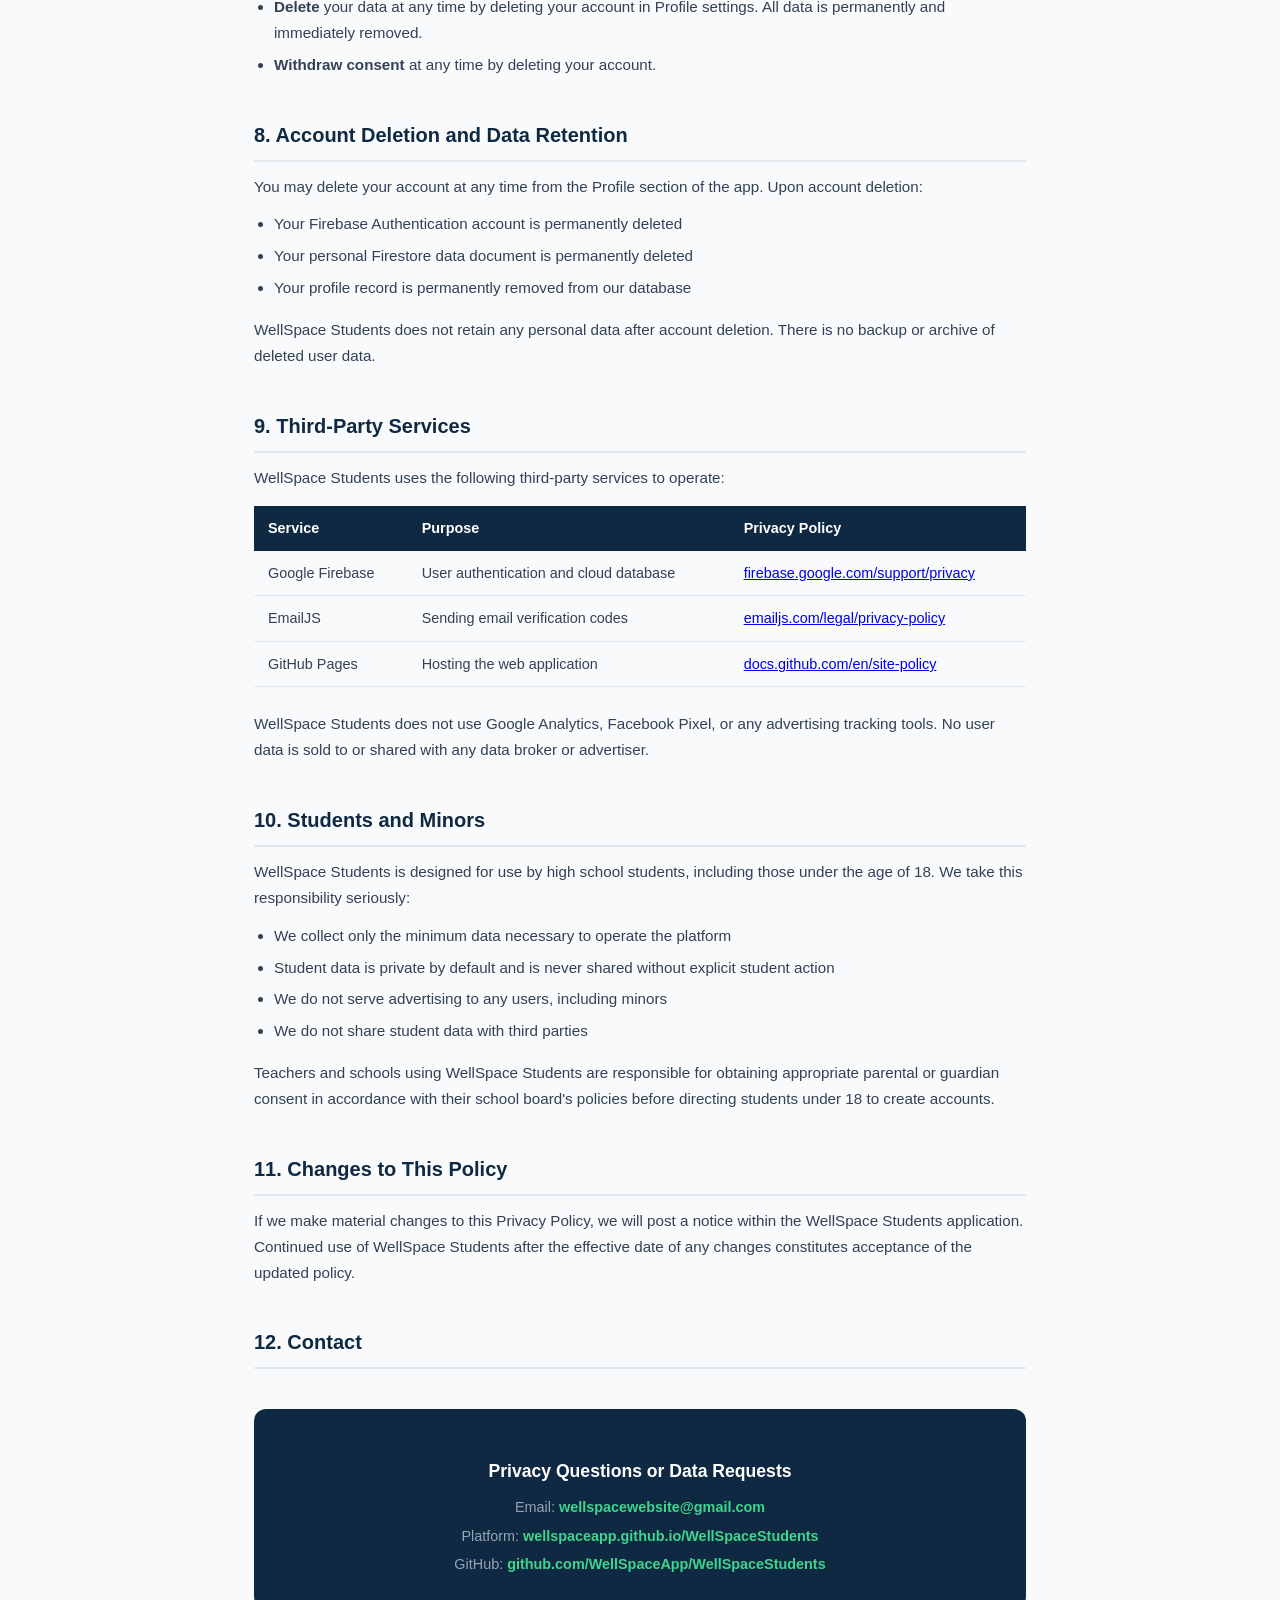
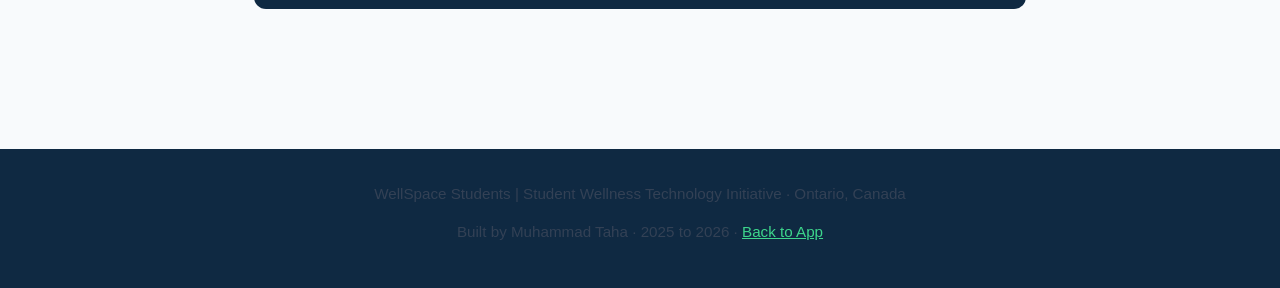
==== commit 56652b06: "Fix links in privacy.html for WellSpaceStudents" ====
--- a/privacy.html
+++ b/privacy.html
@@ -150,7 +150,7 @@
     <strong>Effective Date:</strong> June 2026 &nbsp;·&nbsp;
     <strong>Last Updated:</strong> June 2026 &nbsp;·&nbsp;
     <strong>Contact:</strong> <a href="mailto:wellspacewebsite@gmail.com">wellspacewebsite@gmail.com</a> &nbsp;·&nbsp;
-    <strong>Platform:</strong> <a href="https://wellspaceapp.github.io/WellSpace-Students" target="_blank">wellspaceapp.github.io/WellSpace-Students</a>
+    <strong>Platform:</strong> <a href="https://wellspaceapp.github.io/WellSpaceStudents" target="_blank">wellspaceapp.github.io/WellSpaceStudents</a>
   </div>
 
   <div class="overview">
@@ -291,15 +291,15 @@
   <div class="contact-box">
     <h3>Privacy Questions or Data Requests</h3>
     <p>Email: <a href="mailto:wellspacewebsite@gmail.com">wellspacewebsite@gmail.com</a></p>
-    <p>Platform: <a href="https://wellspaceapp.github.io/WellSpace-Students" target="_blank">wellspaceapp.github.io/WellSpace-Students</a></p>
-    <p>GitHub: <a href="https://github.com/WellSpaceApp/WellSpace-Students" target="_blank">github.com/WellSpaceApp/WellSpace-Students</a></p>
+    <p>Platform: <a href="https://wellspaceapp.github.io/WellSpaceStudents" target="_blank">wellspaceapp.github.io/WellSpaceStudents</a></p>
+    <p>GitHub: <a href="https://github.com/WellSpaceApp/WellSpaceStudents" target="_blank">github.com/WellSpaceApp/WellSpaceStudents</a></p>
   </div>
 
 </div>
 
 <footer>
   <p>WellSpace Students | Student Wellness Technology Initiative · Ontario, Canada</p>
-  <p style="margin-top:6px">Built by Muhammad Taha · 2025 to 2026 · <a href="https://wellspaceapp.github.io/WellSpace-Students">Back to App</a></p>
+  <p style="margin-top:6px">Built by Muhammad Taha · 2025 to 2026 · <a href="https://wellspaceapp.github.io/WellSpaceStudents">Back to App</a></p>
 </footer>
 
 </body>
